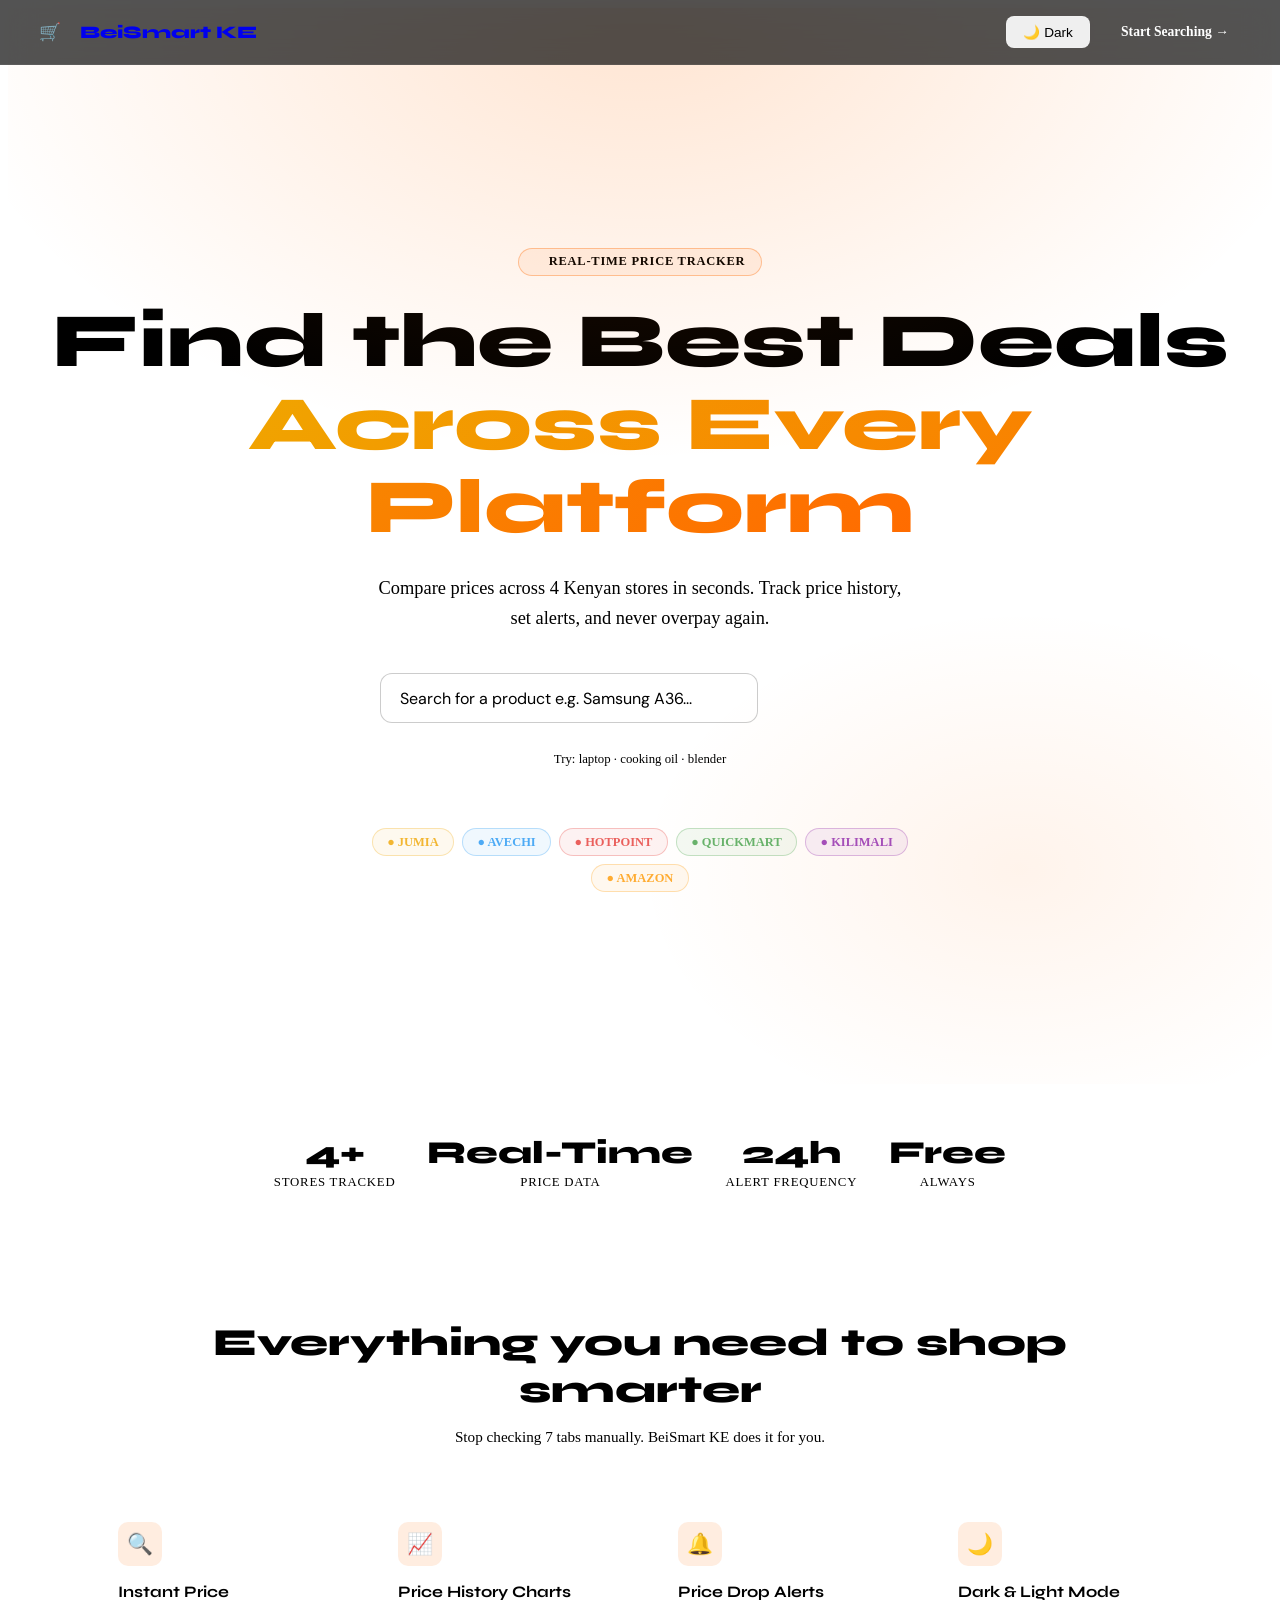
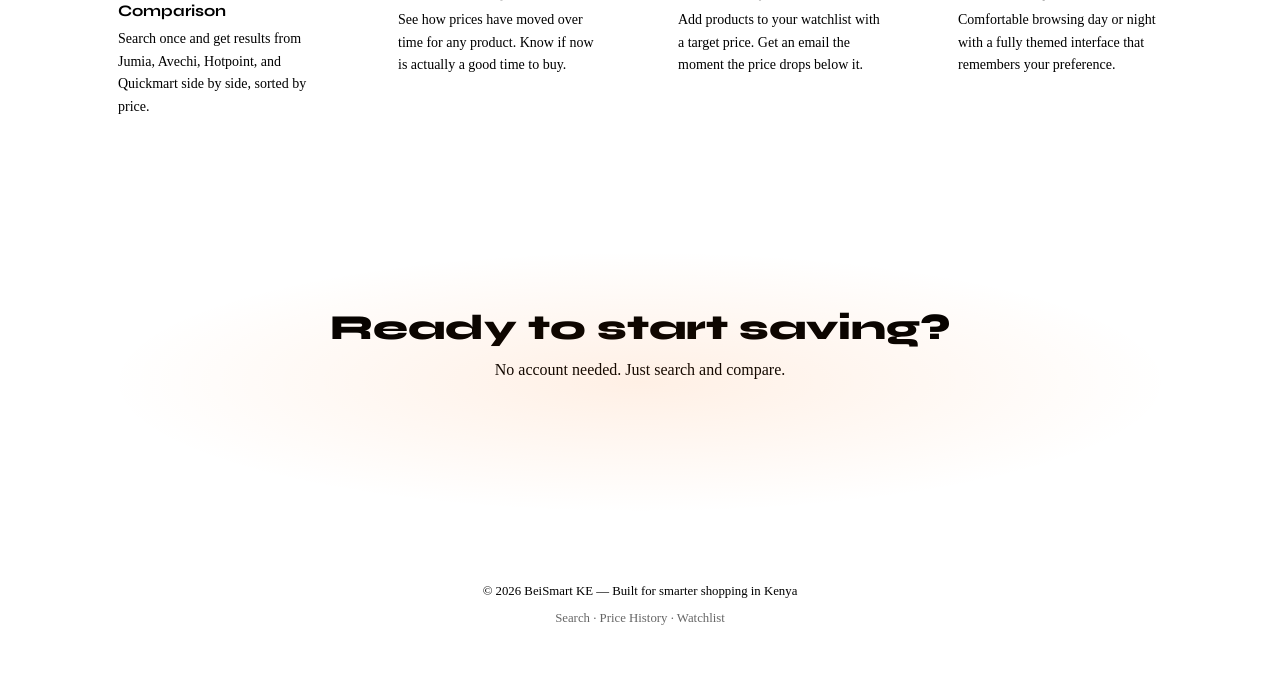
==== frontend/templates/landing.html @ aa19a37b "Initial commit — BeiSmart KE v1.0 with streaming search, 5 scrapers, price history, watchlist and al" ====
<!DOCTYPE html>
<html lang="en" data-theme="dark">
<head>
    <meta charset="UTF-8" />
    <meta name="viewport" content="width=device-width, initial-scale=1.0" />
    <title>BeiSmart KE — Find the Best Deals in Kenya</title>
    <link rel="preconnect" href="https://fonts.googleapis.com" />
    <link rel="preconnect" href="https://fonts.gstatic.com" crossorigin />
    <link href="https://fonts.googleapis.com/css2?family=Syne:wght@400;600;700;800&family=DM+Sans:ital,wght@0,300;0,400;0,500;0,600;1,400&family=DM+Mono:wght@400;500;700&display=swap" rel="stylesheet" />
    <link rel="stylesheet" href="{{ url_for('static', filename='css/style.css') }}" />
    <script>document.documentElement.setAttribute('data-theme', localStorage.getItem('beismart-theme') || 'dark');</script>
    <style>
        /* ── Landing-page specific overrides ── */
        .landing-nav {
            position: fixed;
            top: 0; left: 0; right: 0;
            z-index: 100;
            display: flex;
            align-items: center;
            justify-content: space-between;
            padding: 0 2rem;
            height: 64px;
            background: rgba(10,10,10,0.7);
            backdrop-filter: blur(16px);
            border-bottom: 1px solid rgba(255,255,255,0.06);
        }
        .landing-nav .brand {
            display: flex; align-items: center; gap: .75rem;
            text-decoration: none;
        }
        .landing-nav .brand-icon {
            width: 36px; height: 36px;
            background: var(--accent);
            border-radius: 8px;
            display: grid; place-items: center;
            font-size: 1.1rem;
        }
        .landing-nav .brand-name {
            font-family: 'Syne', sans-serif;
            font-weight: 800; font-size: 1.1rem;
            color: var(--text-1);
        }
        .landing-nav .brand-name span { color: var(--accent); }
        .landing-nav .nav-actions { display: flex; gap: .75rem; align-items: center; }
        .landing-nav .btn-ghost {
            padding: .45rem 1rem;
            border-radius: 8px;
            border: 1px solid rgba(255,255,255,0.12);
            color: var(--text-secondary);
            font-size: .85rem;
            cursor: pointer;
            text-decoration: none;
            transition: all .2s;
        }
        .landing-nav .btn-ghost:hover {
            border-color: var(--accent);
            color: var(--accent);
        }
        .landing-nav .btn-cta {
            padding: .45rem 1.2rem;
            border-radius: 8px;
            background: var(--accent);
            color: #fff;
            font-size: .85rem;
            font-weight: 600;
            cursor: pointer;
            text-decoration: none;
            transition: opacity .2s;
        }
        .landing-nav .btn-cta:hover { opacity: .85; }

        /* ── Hero ── */
        .hero {
            min-height: 100vh;
            display: flex; flex-direction: column;
            align-items: center; justify-content: center;
            text-align: center;
            padding: 7rem 1.5rem 4rem;
            position: relative;
            overflow: hidden;
        }
        .hero::before {
            content: '';
            position: absolute; inset: 0;
            background:
                radial-gradient(ellipse 80% 60% at 50% 0%, rgba(255,107,0,.18) 0%, transparent 70%),
                radial-gradient(ellipse 50% 40% at 80% 80%, rgba(255,107,0,.08) 0%, transparent 60%);
            pointer-events: none;
        }
        .hero-badge {
            display: inline-flex; align-items: center; gap: .5rem;
            padding: .35rem 1rem;
            border-radius: 99px;
            border: 1px solid rgba(255,107,0,.35);
            background: rgba(255,107,0,.08);
            color: var(--accent);
            font-size: .78rem;
            font-weight: 600;
            letter-spacing: .06em;
            text-transform: uppercase;
            margin-bottom: 1.5rem;
        }
        .hero-badge .dot {
            width: 6px; height: 6px;
            border-radius: 50%;
            background: var(--accent);
            animation: pulse-dot 2s infinite;
        }
        @keyframes pulse-dot {
            0%,100% { opacity: 1; transform: scale(1); }
            50%      { opacity: .5; transform: scale(.7); }
        }
        .hero h1 {
            font-family: 'Syne', sans-serif;
            font-weight: 800;
            font-size: clamp(2.4rem, 6vw, 5rem);
            line-height: 1.08;
            color: var(--text-primary);
            margin: 0 0 .5rem;
        }
        .hero h1 .accent-word { color: var(--accent); }
        .hero h1 .grad-word {
            background: linear-gradient(135deg, #f0a500, #ff6b00);
            -webkit-background-clip: text;
            background-clip: text;
            -webkit-text-fill-color: transparent;
        }
        .hero-sub {
            font-size: clamp(.95rem, 1.8vw, 1.15rem);
            color: var(--text-secondary);
            max-width: 540px;
            margin: 1rem auto 2.5rem;
            line-height: 1.65;
        }
        .hero-search {
            display: flex;
            gap: .75rem;
            max-width: 520px;
            width: 100%;
            margin: 0 auto 1rem;
        }
        .hero-search input {
            flex: 1;
            padding: .85rem 1.2rem;
            border-radius: 12px;
            border: 1px solid rgba(128,128,128,0.4);
            background: var(--bg-input, rgba(255,255,255,0.06));
            color: var(--text-1);
            font-size: 1rem;
            font-family: 'DM Sans', sans-serif;
            outline: none;
            transition: border-color .2s, box-shadow .2s;
        }
        .hero-search input:focus {
            border-color: var(--accent);
            box-shadow: 0 0 0 3px var(--accent-glow, rgba(249,115,22,0.18));
        }
        .hero-search input::placeholder { color: var(--text-3); }
        .hero-search button {
            padding: .85rem 1.8rem;
            border-radius: 12px;
            background: var(--accent);
            color: #fff;
            font-size: 1rem;
            font-weight: 700;
            border: none;
            cursor: pointer;
            font-family: 'DM Sans', sans-serif;
            transition: opacity .2s, transform .15s;
            white-space: nowrap;
        }
        .hero-search button:hover { opacity: .88; transform: translateY(-1px); }
        .hero-hint {
            font-size: .8rem;
            color: var(--text-muted);
        }
        .hero-hint a { color: var(--accent); text-decoration: none; }

        /* ── Site pills ── */
        .site-pills {
            display: flex; flex-wrap: wrap; justify-content: center; gap: .5rem;
            margin: 3rem auto 0;
            max-width: 600px;
        }
        .site-pill {
            padding: .35rem .9rem;
            border-radius: 99px;
            font-size: .78rem;
            font-weight: 600;
            border: 1px solid;
            opacity: .8;
            transition: opacity .2s;
        }
        .site-pill:hover { opacity: 1; }
        .site-pill.jumia    { color:#f0a500; border-color:rgba(240,165,0,.35); background:rgba(240,165,0,.08); }
        .site-pill.avechi   { color:#2196F3; border-color:rgba(33,150,243,.35); background:rgba(33,150,243,.08); }
        .site-pill.hotpoint { color:#E53935; border-color:rgba(229,57,53,.35);  background:rgba(229,57,53,.08); }
        .site-pill.quickmart{ color:#43A047; border-color:rgba(67,160,71,.35);  background:rgba(67,160,71,.08); }
        .site-pill.kilimall { color:#8E24AA; border-color:rgba(142,36,170,.35); background:rgba(142,36,170,.08); }
        .site-pill.amazon   { color:#FF9800; border-color:rgba(255,152,0,.35);  background:rgba(255,152,0,.08); }

        /* ── Stats strip ── */
        .stats-strip {
            display: flex; flex-wrap: wrap; justify-content: center; gap: 2rem;
            padding: 3rem 1.5rem;
            border-top: 1px solid rgba(255,255,255,0.06);
            border-bottom: 1px solid rgba(255,255,255,0.06);
        }
        .stat-item { text-align: center; }
        .stat-item .stat-val {
            font-family: 'Syne', sans-serif;
            font-size: 2rem; font-weight: 800;
            color: var(--accent);
        }
        .stat-item .stat-label {
            font-size: .8rem; color: var(--text-muted);
            text-transform: uppercase; letter-spacing: .06em;
            margin-top: .2rem;
        }

        /* ── Features ── */
        .features {
            padding: 5rem 1.5rem;
            max-width: 1100px;
            margin: 0 auto;
        }
        .features-header { text-align: center; margin-bottom: 3rem; }
        .features-header h2 {
            font-family: 'Syne', sans-serif;
            font-size: clamp(1.6rem, 3vw, 2.4rem);
            font-weight: 800; color: var(--text-primary);
            margin: 0 0 .5rem;
        }
        .features-header p { color: var(--text-secondary); font-size: .95rem; }
        .features-grid {
            display: grid;
            grid-template-columns: repeat(auto-fit, minmax(260px, 1fr));
            gap: 1.25rem;
        }
        .feature-card {
            background: var(--card-bg);
            border: 1px solid var(--border);
            border-radius: 16px;
            padding: 1.75rem;
            transition: border-color .2s, transform .2s;
        }
        .feature-card:hover {
            border-color: var(--accent);
            transform: translateY(-3px);
        }
        .feature-icon {
            width: 44px; height: 44px;
            border-radius: 10px;
            background: rgba(255,107,0,.12);
            display: grid; place-items: center;
            font-size: 1.3rem;
            margin-bottom: 1rem;
        }
        .feature-card h3 {
            font-family: 'Syne', sans-serif;
            font-size: 1rem; font-weight: 700;
            color: var(--text-primary);
            margin: 0 0 .5rem;
        }
        .feature-card p {
            font-size: .875rem;
            color: var(--text-secondary);
            line-height: 1.6;
            margin: 0;
        }

        /* ── CTA section ── */
        .cta-section {
            text-align: center;
            padding: 5rem 1.5rem;
            position: relative;
        }
        .cta-section::before {
            content: '';
            position: absolute; inset: 0;
            background: radial-gradient(ellipse 60% 60% at 50% 50%, rgba(255,107,0,.1) 0%, transparent 70%);
            pointer-events: none;
        }
        .cta-section h2 {
            font-family: 'Syne', sans-serif;
            font-size: clamp(1.6rem, 3vw, 2.2rem);
            font-weight: 800; color: var(--text-primary);
            margin: 0 0 .75rem;
        }
        .cta-section p { color: var(--text-secondary); margin: 0 0 2rem; }
        .cta-btn {
            display: inline-block;
            padding: .9rem 2.5rem;
            border-radius: 12px;
            background: var(--accent);
            color: #fff;
            font-size: 1rem; font-weight: 700;
            text-decoration: none;
            transition: opacity .2s, transform .15s;
        }
        .cta-btn:hover { opacity: .85; transform: translateY(-2px); }

        /* ── Footer ── */
        .landing-footer {
            text-align: center;
            padding: 2rem 1.5rem;
            border-top: 1px solid rgba(255,255,255,0.06);
            color: var(--text-muted);
            font-size: .8rem;
        }
        .landing-footer a { color: var(--accent); text-decoration: none; }
    </style>
</head>
<body>

<!-- NAV -->
<nav class="landing-nav">
    <a href="/" class="brand">
        <div class="brand-icon">🛒</div>
        <div class="brand-name">BeiSmart <span>KE</span></div>
    </a>
    <div class="nav-actions">
        <button class="btn-ghost" id="theme-toggle" onclick="toggleTheme()">☀️ Light</button>
        <a href="/search" class="btn-cta">Start Searching →</a>
    </div>
</nav>

<!-- HERO -->
<section class="hero">
    <div class="hero-badge">
        <span class="dot"></span>
        Real-Time Price Tracker
    </div>
    <h1>
        Find the Best Deals<br>
        <span class="grad-word">Across Every Platform</span>
    </h1>
    <p class="hero-sub">
        Compare prices across 4 Kenyan stores in seconds.
        Track price history, set alerts, and never overpay again.
    </p>
    <form class="hero-search" action="/search" method="get" onsubmit="heroSearch(event)">
        <input type="text" name="q" id="hero-input" placeholder="Search for a product e.g. Samsung A36..." autocomplete="off" />
        <button type="submit">Search →</button>
    </form>
    <p class="hero-hint">Try: <a href="/search?q=laptop">laptop</a> · <a href="/search?q=cooking+oil">cooking oil</a> · <a href="/search?q=blender">blender</a></p>

    <div class="site-pills">
        <span class="site-pill jumia">● JUMIA</span>
        <span class="site-pill avechi">● AVECHI</span>
        <span class="site-pill hotpoint">● HOTPOINT</span>
        <span class="site-pill quickmart">● QUICKMART</span>
        <span class="site-pill kilimall">● KILIMALI</span>
        <span class="site-pill amazon">● AMAZON</span>
    </div>
</section>

<!-- STATS STRIP -->
<div class="stats-strip">
    <div class="stat-item">
        <div class="stat-val">4+</div>
        <div class="stat-label">Stores Tracked</div>
    </div>
    <div class="stat-item">
        <div class="stat-val">Real-Time</div>
        <div class="stat-label">Price Data</div>
    </div>
    <div class="stat-item">
        <div class="stat-val">24h</div>
        <div class="stat-label">Alert Frequency</div>
    </div>
    <div class="stat-item">
        <div class="stat-val">Free</div>
        <div class="stat-label">Always</div>
    </div>
</div>

<!-- FEATURES -->
<section class="features">
    <div class="features-header">
        <h2>Everything you need to shop smarter</h2>
        <p>Stop checking 7 tabs manually. BeiSmart KE does it for you.</p>
    </div>
    <div class="features-grid">
        <div class="feature-card">
            <div class="feature-icon">🔍</div>
            <h3>Instant Price Comparison</h3>
            <p>Search once and get results from Jumia, Avechi, Hotpoint, and Quickmart side by side, sorted by price.</p>
        </div>
        <div class="feature-card">
            <div class="feature-icon">📈</div>
            <h3>Price History Charts</h3>
            <p>See how prices have moved over time for any product. Know if now is actually a good time to buy.</p>
        </div>
        <div class="feature-card">
            <div class="feature-icon">🔔</div>
            <h3>Price Drop Alerts</h3>
            <p>Add products to your watchlist with a target price. Get an email the moment the price drops below it.</p>
        </div>
        <div class="feature-card">
            <div class="feature-icon">🌙</div>
            <h3>Dark & Light Mode</h3>
            <p>Comfortable browsing day or night with a fully themed interface that remembers your preference.</p>
        </div>
    </div>
</section>

<!-- CTA -->
<section class="cta-section">
    <h2>Ready to start saving?</h2>
    <p>No account needed. Just search and compare.</p>
    <a href="/search" class="cta-btn">Compare Prices Now →</a>
</section>

<!-- FOOTER -->
<footer class="landing-footer">
    <p>&copy; 2026 BeiSmart KE &mdash; Built for smarter shopping in Kenya</p>
    <p style="margin-top:.4rem; opacity:.6;"><a href="/search">Search</a> &middot; <a href="/history">Price History</a> &middot; <a href="/watchlist">Watchlist</a></p>
</footer>

<script>
    function heroSearch(e) {
        const val = document.getElementById('hero-input').value.trim();
        if (val) {
            window.location.href = '/search?q=' + encodeURIComponent(val);
            e.preventDefault();
        }
    }

    function toggleTheme() {
        const html = document.documentElement;
        const isDark = html.getAttribute('data-theme') === 'dark';
        const next = isDark ? 'light' : 'dark';
        html.setAttribute('data-theme', next);
        document.getElementById('theme-toggle').textContent = next === 'dark' ? '🌙 Dark' : '☀️ Light';
        localStorage.setItem('beismart-theme', next);
    }

    // Restore saved theme on load
    const saved = localStorage.getItem('beismart-theme') || 'dark';
    document.documentElement.setAttribute('data-theme', saved);
    document.getElementById('theme-toggle').textContent = saved === 'dark' ? '🌙 Dark' : '☀️ Light';
</script>
</body>
</html>
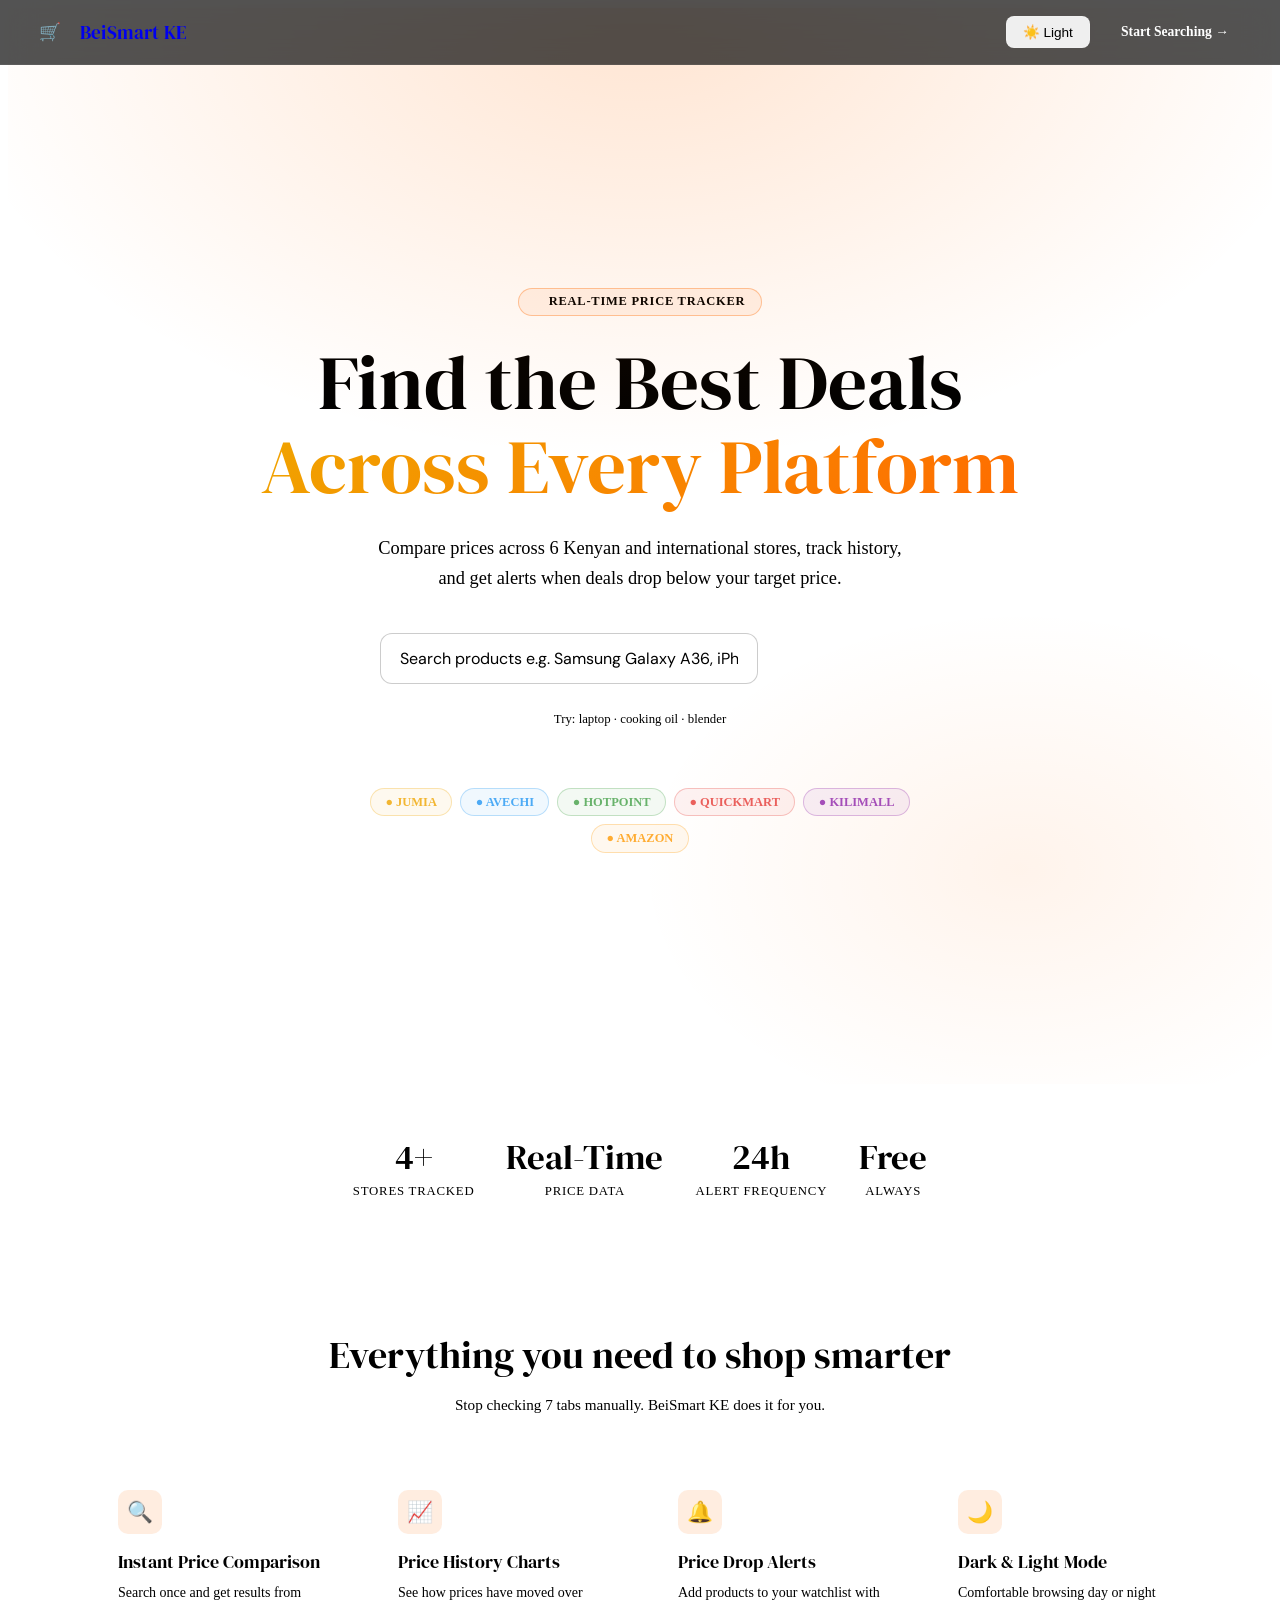
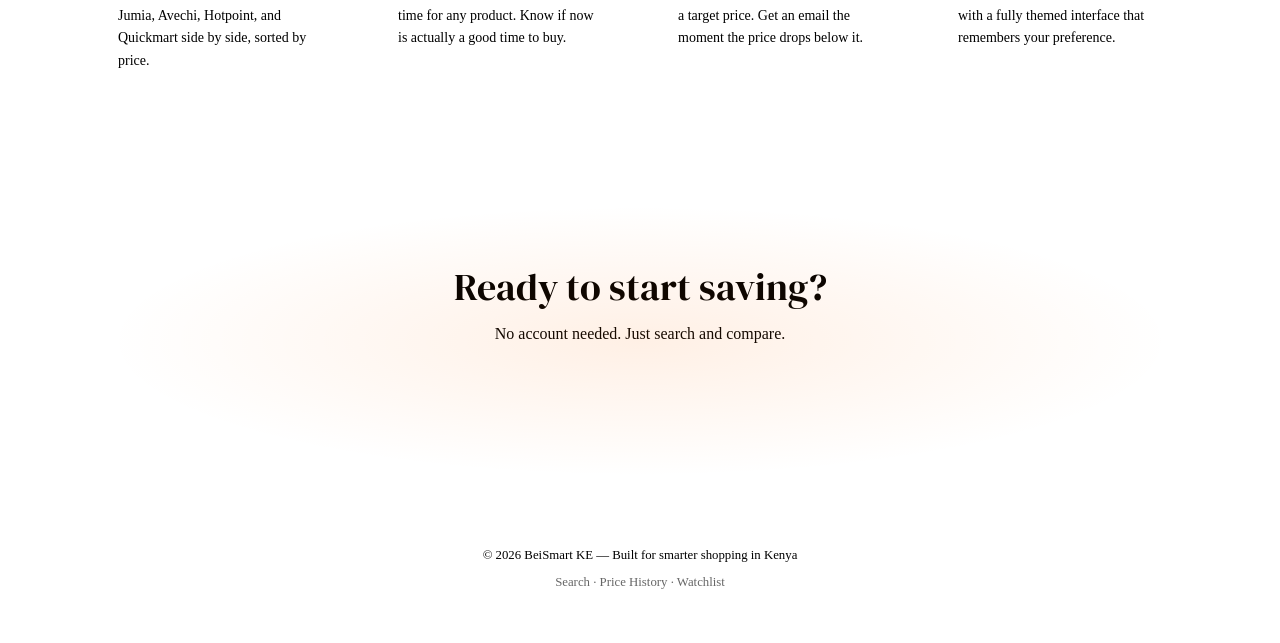
==== commit 434f8a06: "UI polish — fonts, store colors, layout sizing, theme toggle fix, text consistency" ====
--- a/frontend/templates/landing.html
+++ b/frontend/templates/landing.html
@@ -6,7 +6,7 @@
     <title>BeiSmart KE — Find the Best Deals in Kenya</title>
     <link rel="preconnect" href="https://fonts.googleapis.com" />
     <link rel="preconnect" href="https://fonts.gstatic.com" crossorigin />
-    <link href="https://fonts.googleapis.com/css2?family=Syne:wght@400;600;700;800&family=DM+Sans:ital,wght@0,300;0,400;0,500;0,600;1,400&family=DM+Mono:wght@400;500;700&display=swap" rel="stylesheet" />
+    <link href="https://fonts.googleapis.com/css2?family=DM+Serif+Display:ital@0;1&family=Syne:wght@400;600;700;800&family=DM+Sans:ital,wght@0,300;0,400;0,500;0,600;1,400&family=DM+Mono:wght@400;500;700&display=swap" rel="stylesheet" />
     <link rel="stylesheet" href="{{ url_for('static', filename='css/style.css') }}" />
     <script>document.documentElement.setAttribute('data-theme', localStorage.getItem('beismart-theme') || 'dark');</script>
     <style>
@@ -36,9 +36,10 @@
             font-size: 1.1rem;
         }
         .landing-nav .brand-name {
-            font-family: 'Syne', sans-serif;
-            font-weight: 800; font-size: 1.1rem;
+            font-family: 'DM Serif Display', serif;
+            font-weight: 400; font-size: 1.2rem;
             color: var(--text-1);
+            letter-spacing: 0.2px;
         }
         .landing-nav .brand-name span { color: var(--accent); }
         .landing-nav .nav-actions { display: flex; gap: .75rem; align-items: center; }
@@ -111,11 +112,11 @@
             50%      { opacity: .5; transform: scale(.7); }
         }
         .hero h1 {
-            font-family: 'Syne', sans-serif;
-            font-weight: 800;
-            font-size: clamp(2.4rem, 6vw, 5rem);
-            line-height: 1.08;
-            color: var(--text-primary);
+            font-family: 'DM Serif Display', serif;
+            font-weight: 400;
+            font-size: clamp(2.6rem, 6vw, 5.2rem);
+            line-height: 1.1;
+            color: var(--text-1);
             margin: 0 0 .5rem;
         }
         .hero h1 .accent-word { color: var(--accent); }
@@ -194,8 +195,8 @@
         .site-pill:hover { opacity: 1; }
         .site-pill.jumia    { color:#f0a500; border-color:rgba(240,165,0,.35); background:rgba(240,165,0,.08); }
         .site-pill.avechi   { color:#2196F3; border-color:rgba(33,150,243,.35); background:rgba(33,150,243,.08); }
-        .site-pill.hotpoint { color:#E53935; border-color:rgba(229,57,53,.35);  background:rgba(229,57,53,.08); }
-        .site-pill.quickmart{ color:#43A047; border-color:rgba(67,160,71,.35);  background:rgba(67,160,71,.08); }
+        .site-pill.hotpoint { color:#43A047; border-color:rgba(67,160,71,.35);  background:rgba(67,160,71,.08); }
+        .site-pill.quickmart{ color:#E53935; border-color:rgba(229,57,53,.35);  background:rgba(229,57,53,.08); }
         .site-pill.kilimall { color:#8E24AA; border-color:rgba(142,36,170,.35); background:rgba(142,36,170,.08); }
         .site-pill.amazon   { color:#FF9800; border-color:rgba(255,152,0,.35);  background:rgba(255,152,0,.08); }
 
@@ -208,8 +209,8 @@
         }
         .stat-item { text-align: center; }
         .stat-item .stat-val {
-            font-family: 'Syne', sans-serif;
-            font-size: 2rem; font-weight: 800;
+            font-family: 'DM Serif Display', serif;
+            font-size: 2.2rem; font-weight: 400;
             color: var(--accent);
         }
         .stat-item .stat-label {
@@ -226,9 +227,9 @@
         }
         .features-header { text-align: center; margin-bottom: 3rem; }
         .features-header h2 {
-            font-family: 'Syne', sans-serif;
-            font-size: clamp(1.6rem, 3vw, 2.4rem);
-            font-weight: 800; color: var(--text-primary);
+            font-family: 'DM Serif Display', serif;
+            font-size: clamp(1.8rem, 3vw, 2.6rem);
+            font-weight: 400; color: var(--text-1);
             margin: 0 0 .5rem;
         }
         .features-header p { color: var(--text-secondary); font-size: .95rem; }
@@ -257,9 +258,9 @@
             margin-bottom: 1rem;
         }
         .feature-card h3 {
-            font-family: 'Syne', sans-serif;
-            font-size: 1rem; font-weight: 700;
-            color: var(--text-primary);
+            font-family: 'DM Serif Display', serif;
+            font-size: 1.1rem; font-weight: 400;
+            color: var(--text-1);
             margin: 0 0 .5rem;
         }
         .feature-card p {
@@ -282,9 +283,9 @@
             pointer-events: none;
         }
         .cta-section h2 {
-            font-family: 'Syne', sans-serif;
-            font-size: clamp(1.6rem, 3vw, 2.2rem);
-            font-weight: 800; color: var(--text-primary);
+            font-family: 'DM Serif Display', serif;
+            font-size: clamp(1.8rem, 3vw, 2.4rem);
+            font-weight: 400; color: var(--text-1);
             margin: 0 0 .75rem;
         }
         .cta-section p { color: var(--text-secondary); margin: 0 0 2rem; }
@@ -309,6 +310,37 @@
             font-size: .8rem;
         }
         .landing-footer a { color: var(--accent); text-decoration: none; }
+
+        /* ── Mobile ── */
+        @media (max-width: 768px) {
+            .landing-nav { padding: 0 1rem; }
+            .landing-nav .nav-actions .btn-ghost { display: none; }
+            .landing-nav .brand-name { font-size: .95rem; }
+
+            .hero { padding: 5.5rem 1rem 3rem; }
+            .hero h1 { font-size: clamp(1.8rem, 8vw, 2.8rem); }
+            .hero-sub { font-size: .9rem; margin-bottom: 1.8rem; }
+
+            .hero-search { flex-direction: column; gap: .6rem; max-width: 100%; }
+            .hero-search input { width: 100%; }
+            .hero-search button { width: 100%; justify-content: center; }
+
+            .site-pills { gap: 6px; justify-content: center; }
+
+            .features-grid { grid-template-columns: 1fr; gap: 1rem; }
+            .stats-strip { gap: 1.2rem; padding: 2rem 1rem; }
+            .stat-val { font-size: 1.8rem; }
+
+            .cta-section { padding: 3rem 1.2rem; }
+            .cta-section h2 { font-size: 1.5rem; }
+        }
+
+        @media (max-width: 480px) {
+            .hero h1 { font-size: 1.65rem; }
+            .hero-badge { font-size: .7rem; }
+            .site-pills { flex-wrap: wrap; }
+            .stats-strip { grid-template-columns: 1fr 1fr; display: grid; }
+        }
     </style>
 </head>
 <body>
@@ -336,11 +368,11 @@
         <span class="grad-word">Across Every Platform</span>
     </h1>
     <p class="hero-sub">
-        Compare prices across 4 Kenyan stores in seconds.
-        Track price history, set alerts, and never overpay again.
+        Compare prices across 6 Kenyan and international stores, track history,
+        and get alerts when deals drop below your target price.
     </p>
     <form class="hero-search" action="/search" method="get" onsubmit="heroSearch(event)">
-        <input type="text" name="q" id="hero-input" placeholder="Search for a product e.g. Samsung A36..." autocomplete="off" />
+        <input type="text" name="q" id="hero-input" placeholder="Search products e.g. Samsung Galaxy A36, iPhone 15..." autocomplete="off" />
         <button type="submit">Search →</button>
     </form>
     <p class="hero-hint">Try: <a href="/search?q=laptop">laptop</a> · <a href="/search?q=cooking+oil">cooking oil</a> · <a href="/search?q=blender">blender</a></p>
@@ -350,7 +382,7 @@
         <span class="site-pill avechi">● AVECHI</span>
         <span class="site-pill hotpoint">● HOTPOINT</span>
         <span class="site-pill quickmart">● QUICKMART</span>
-        <span class="site-pill kilimall">● KILIMALI</span>
+        <span class="site-pill kilimall">● KILIMALL</span>
         <span class="site-pill amazon">● AMAZON</span>
     </div>
 </section>
@@ -432,14 +464,14 @@
         const isDark = html.getAttribute('data-theme') === 'dark';
         const next = isDark ? 'light' : 'dark';
         html.setAttribute('data-theme', next);
-        document.getElementById('theme-toggle').textContent = next === 'dark' ? '🌙 Dark' : '☀️ Light';
+        document.getElementById('theme-toggle').textContent = next === 'dark' ? '☀️ Light' : '🌙 Dark';
         localStorage.setItem('beismart-theme', next);
     }
 
     // Restore saved theme on load
     const saved = localStorage.getItem('beismart-theme') || 'dark';
     document.documentElement.setAttribute('data-theme', saved);
-    document.getElementById('theme-toggle').textContent = saved === 'dark' ? '🌙 Dark' : '☀️ Light';
+    document.getElementById('theme-toggle').textContent = saved === 'dark' ? '☀️ Light' : '🌙 Dark';
 </script>
 </body>
 </html>
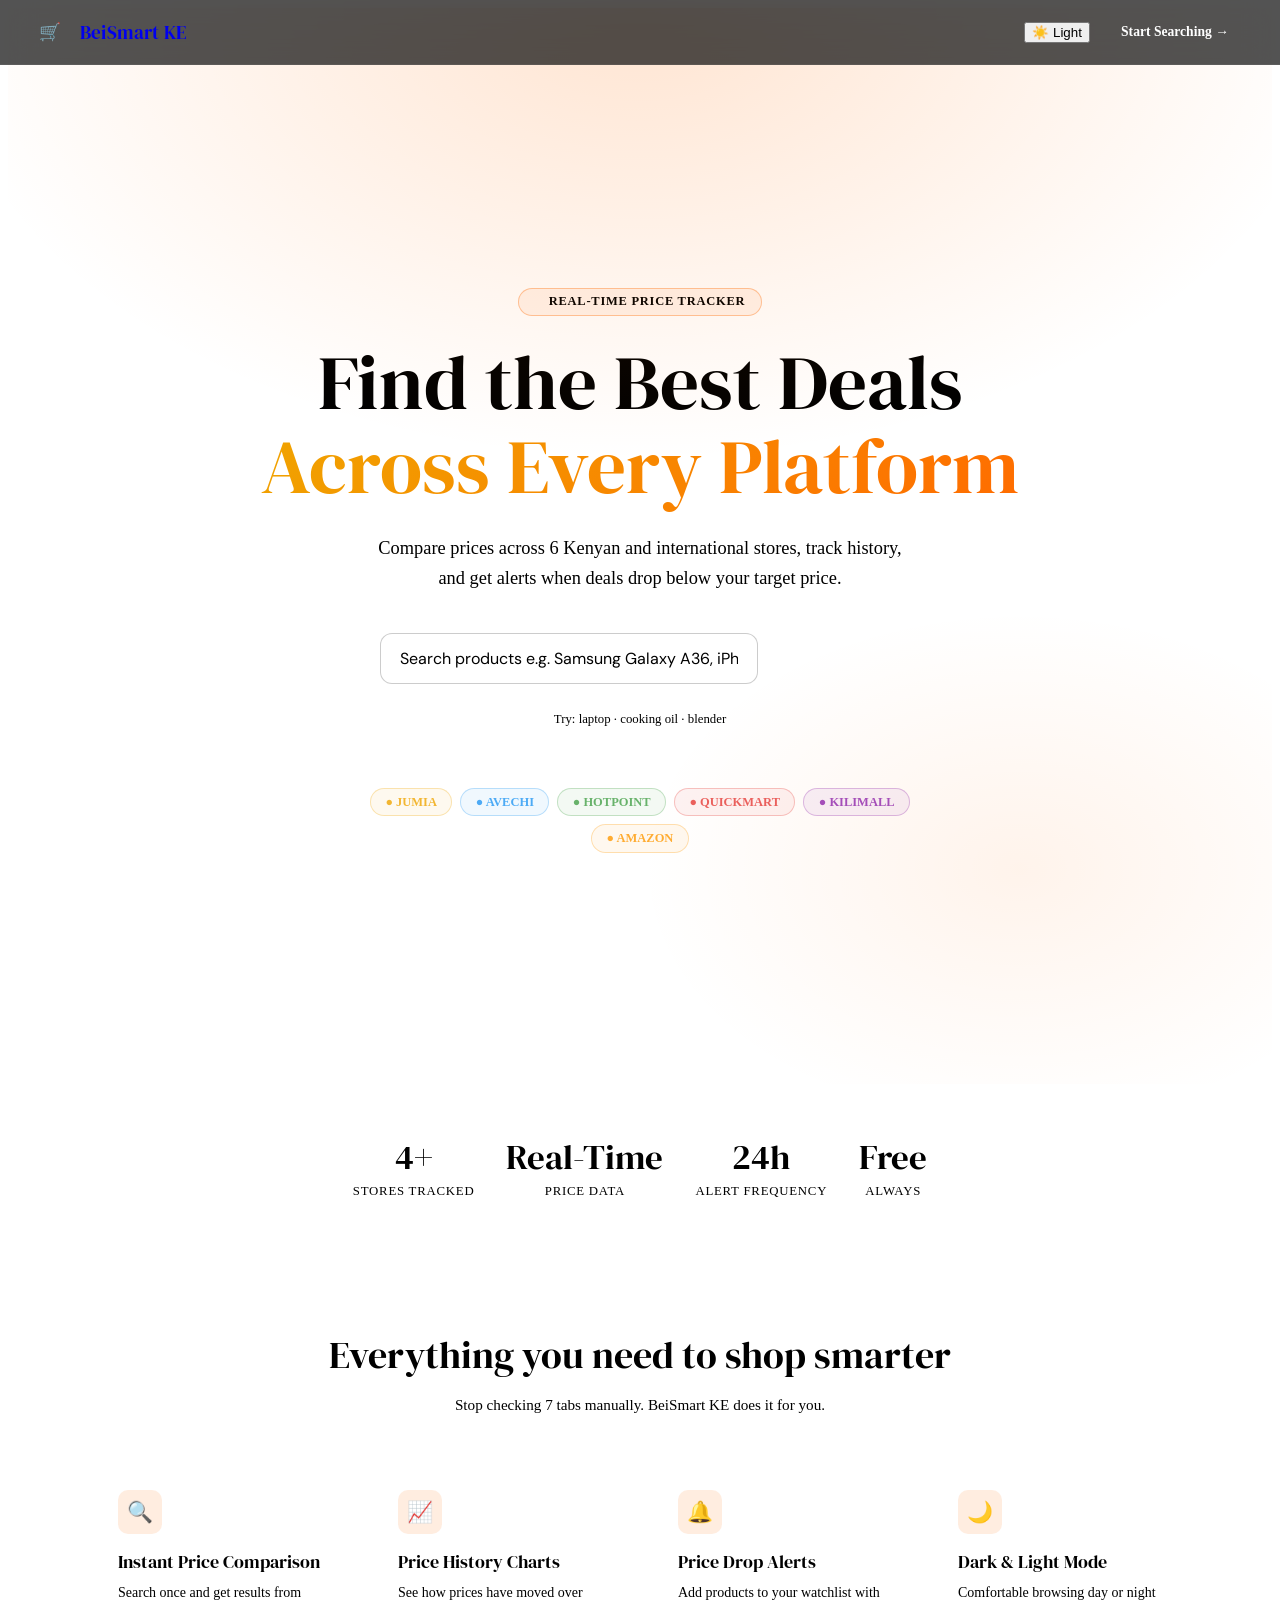
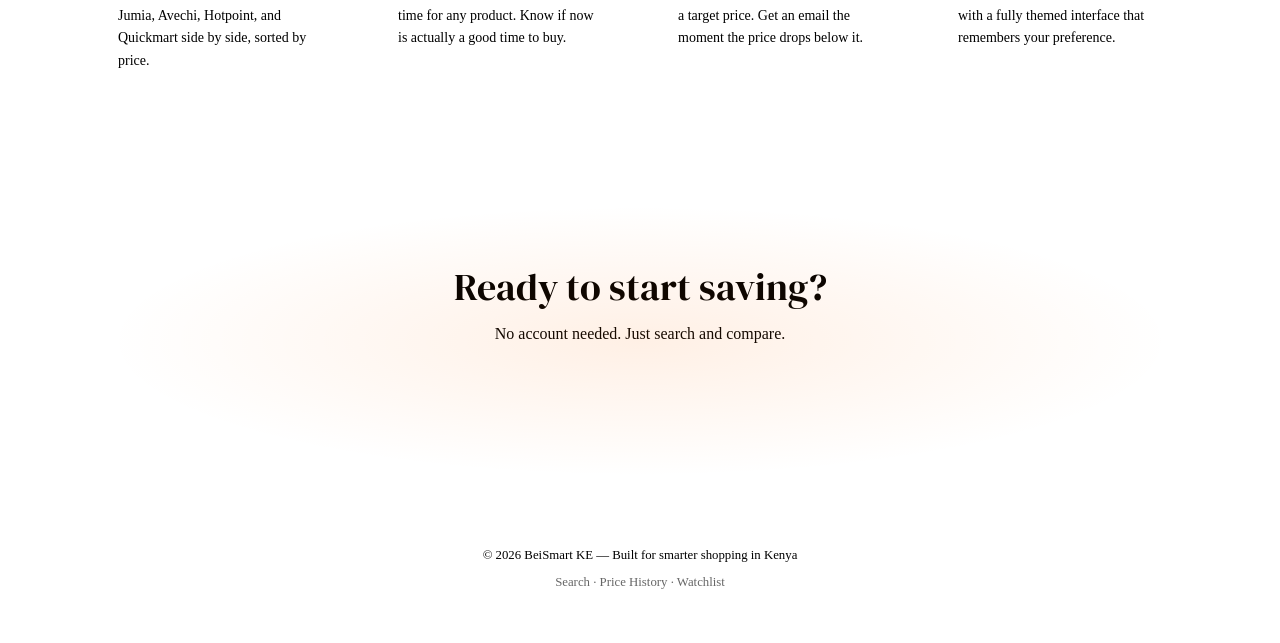
==== commit 67f43ddd: "Fix mobile nav — unified theme toggle on landing page, clean mobile layout" ====
--- a/frontend/templates/landing.html
+++ b/frontend/templates/landing.html
@@ -313,9 +313,12 @@
 
         /* ── Mobile ── */
         @media (max-width: 768px) {
-            .landing-nav { padding: 0 1rem; }
-            .landing-nav .nav-actions .btn-ghost { display: none; }
+            .landing-nav { padding: 0 1rem; height: 54px; }
+            .landing-nav .brand-icon { width: 28px; height: 28px; font-size: .85rem; }
             .landing-nav .brand-name { font-size: .95rem; }
+            .landing-nav .btn-ghost { display: none; }
+            .landing-nav .btn-cta { display: none; }
+            .theme-toggle { padding: .35rem .75rem; font-size: .75rem; gap: .3rem; }
 
             .hero { padding: 5.5rem 1rem 3rem; }
             .hero h1 { font-size: clamp(1.8rem, 8vw, 2.8rem); }
@@ -352,7 +355,10 @@
         <div class="brand-name">BeiSmart <span>KE</span></div>
     </a>
     <div class="nav-actions">
-        <button class="btn-ghost" id="theme-toggle" onclick="toggleTheme()">☀️ Light</button>
+        <button class="theme-toggle" id="theme-toggle" title="Toggle light/dark mode">
+            <span class="toggle-icon" id="theme-icon">☀️</span>
+            <span id="theme-label">Light</span>
+        </button>
         <a href="/search" class="btn-cta">Start Searching →</a>
     </div>
 </nav>
@@ -459,19 +465,26 @@
         }
     }
 
-    function toggleTheme() {
-        const html = document.documentElement;
-        const isDark = html.getAttribute('data-theme') === 'dark';
-        const next = isDark ? 'light' : 'dark';
-        html.setAttribute('data-theme', next);
-        document.getElementById('theme-toggle').textContent = next === 'dark' ? '☀️ Light' : '🌙 Dark';
-        localStorage.setItem('beismart-theme', next);
+    function applyTheme(theme) {
+        document.documentElement.setAttribute('data-theme', theme);
+        const icon  = document.getElementById('theme-icon');
+        const label = document.getElementById('theme-label');
+        if (theme === 'dark') {
+            icon.textContent  = '☀️';
+            label.textContent = 'Light';
+        } else {
+            icon.textContent  = '🌙';
+            label.textContent = 'Dark';
+        }
+        localStorage.setItem('beismart-theme', theme);
     }
 
-    // Restore saved theme on load
-    const saved = localStorage.getItem('beismart-theme') || 'dark';
-    document.documentElement.setAttribute('data-theme', saved);
-    document.getElementById('theme-toggle').textContent = saved === 'dark' ? '☀️ Light' : '🌙 Dark';
+    document.getElementById('theme-toggle').addEventListener('click', function() {
+        const current = document.documentElement.getAttribute('data-theme');
+        applyTheme(current === 'dark' ? 'light' : 'dark');
+    });
+
+    applyTheme(localStorage.getItem('beismart-theme') || 'dark');
 </script>
 </body>
 </html>
